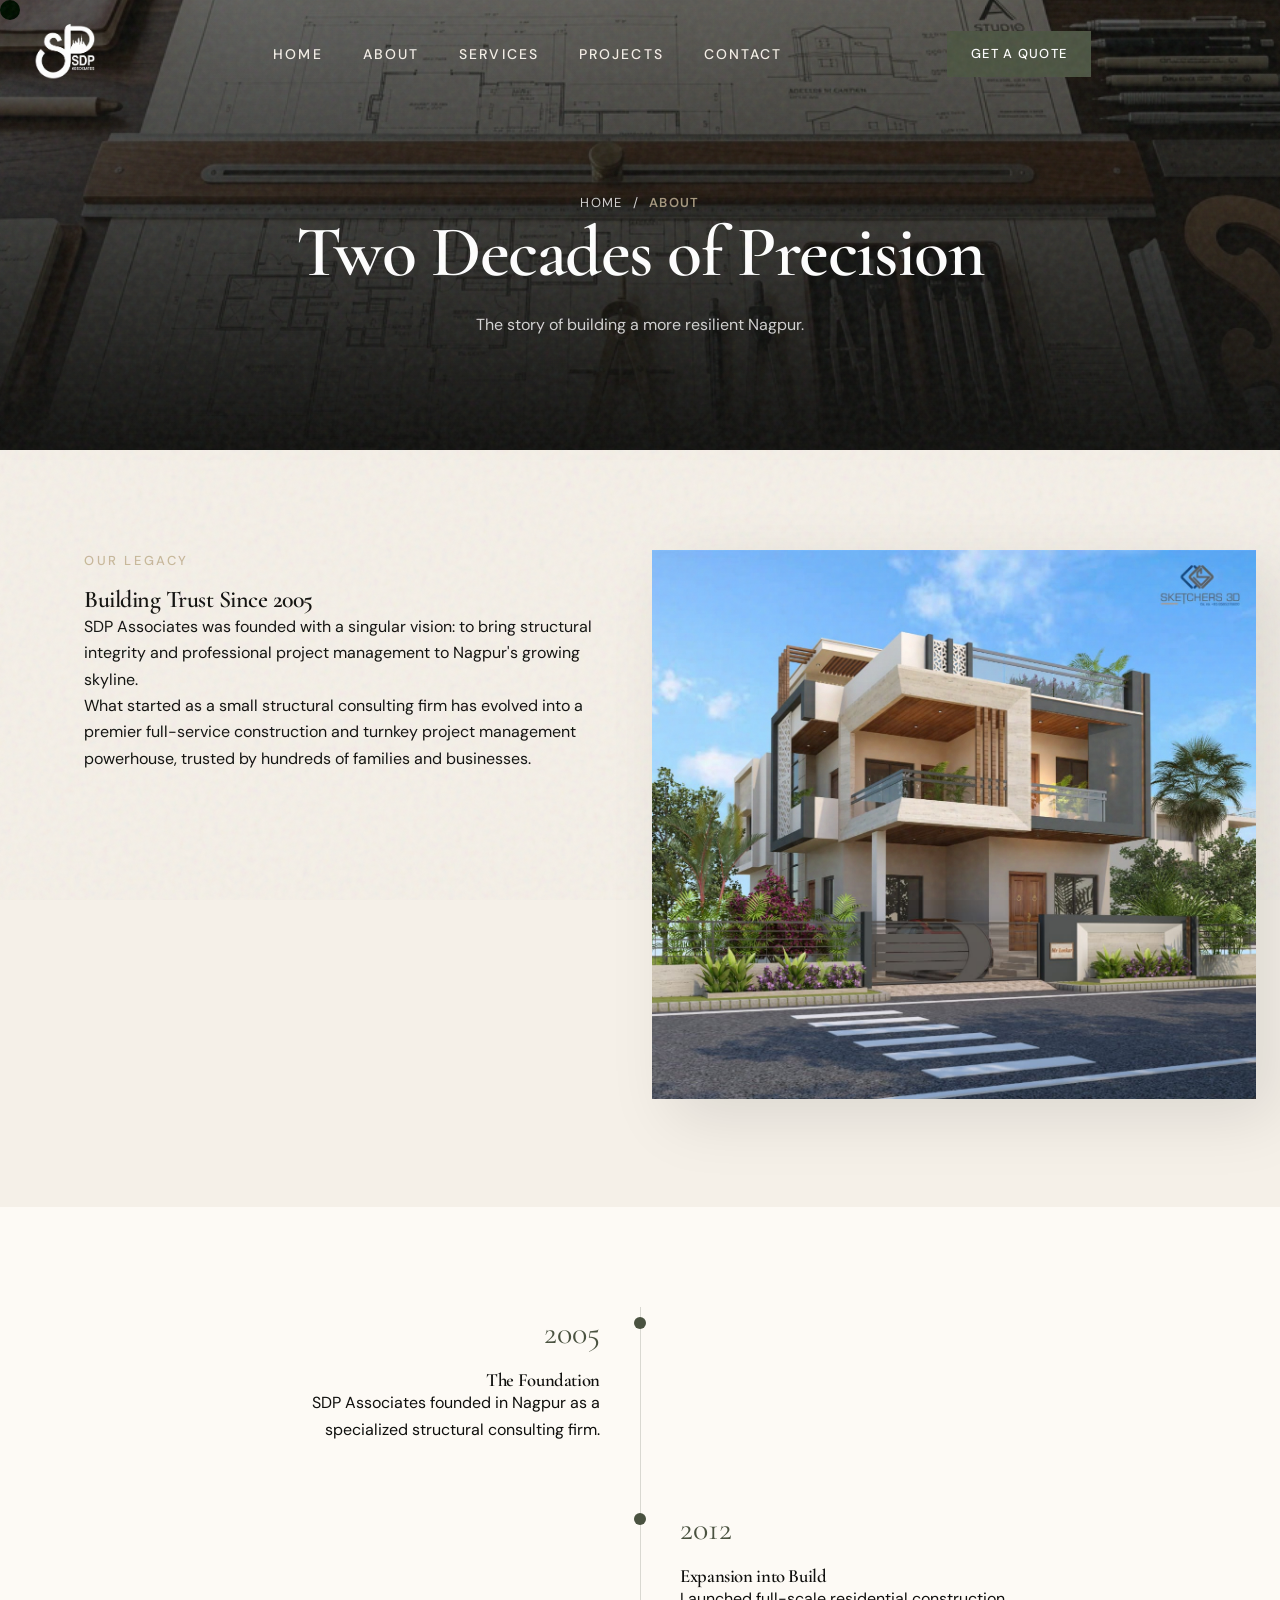
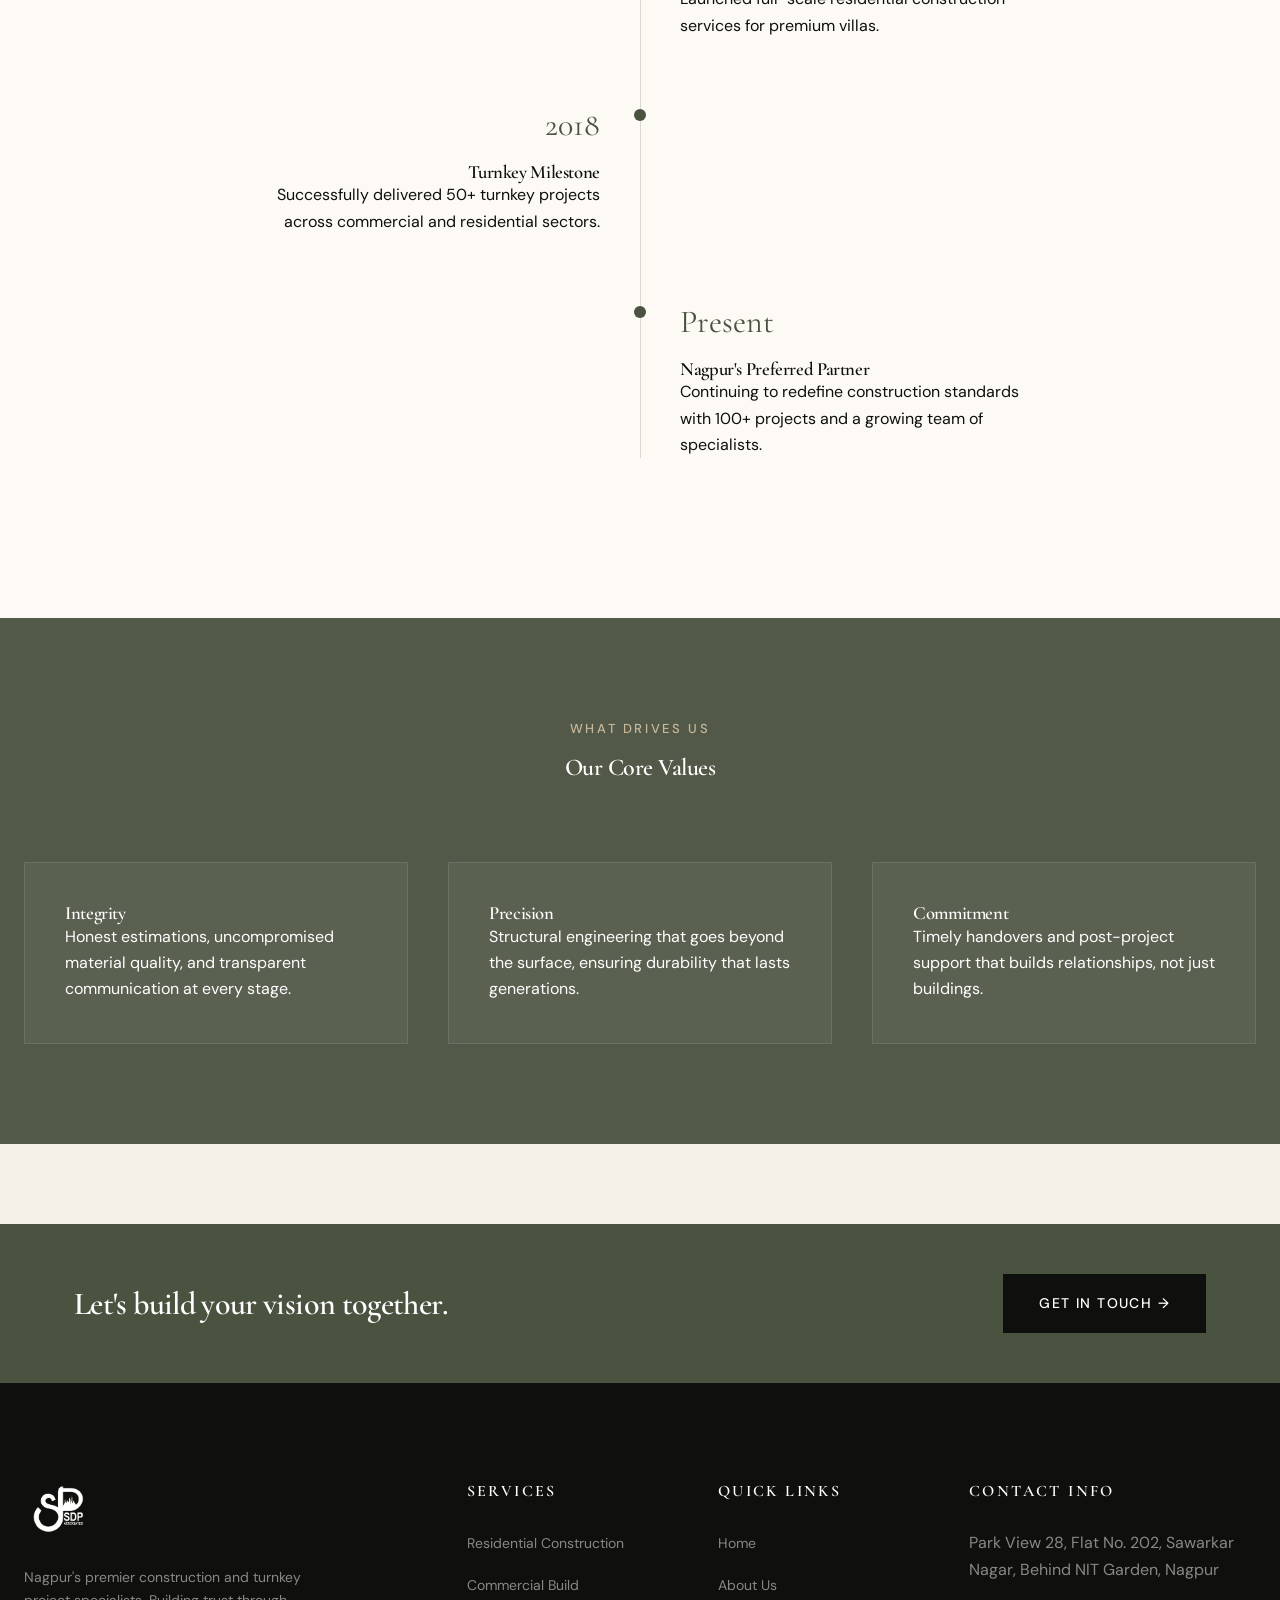
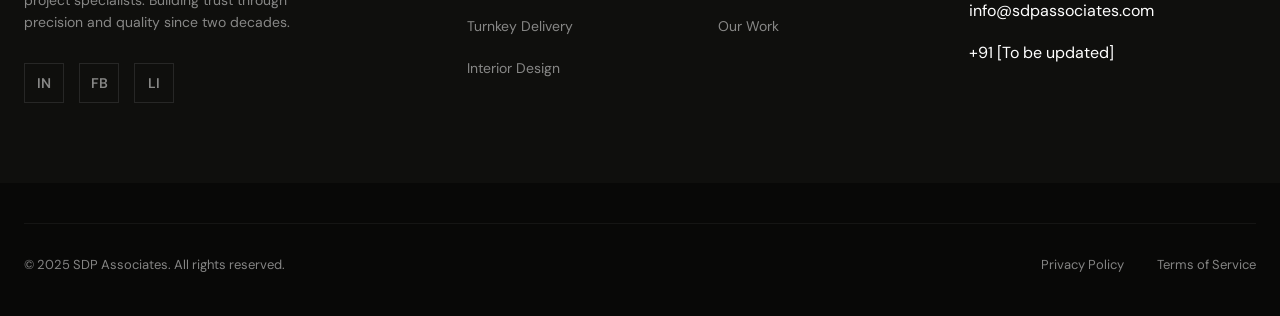
==== about.html @ ad257fc5 "first commit" ====
<!DOCTYPE html>
<html lang="en">
<head>
    <meta charset="UTF-8">
    <meta name="viewport" content="width=device-width, initial-scale=1.0">
    <title>About Us | SDP Associates | Nagpur</title>
    <meta name="description" content="Discover the story, mission, and values of SDP Associates. Nagpur's trusted construction firm with over 20 years of experience.">
    
    <!-- Google Fonts -->
    <link rel="preconnect" href="https://fonts.googleapis.com">
    <link rel="preconnect" href="https://fonts.gstatic.com" crossorigin>
    <link href="https://fonts.googleapis.com/css2?family=Cormorant+Garamond:ital,wght@0,300;0,400;0,600;1,400&family=DM+Sans:wght@400;500;700&display=swap" rel="stylesheet">
    
    <!-- Styles -->
    <link rel="stylesheet" href="assets/css/style.css">
    <link rel="stylesheet" href="assets/css/shared.css">
    <style>
        .timeline-section {
            padding: 100px 0;
            background: #fdfaf5;
        }
        .timeline {
            position: relative;
            max-width: 900px;
            margin: 0 auto;
        }
        .timeline::before {
            content: '';
            position: absolute;
            top: 0; left: 50%;
            width: 1px; height: 100%;
            background: var(--primary-olive);
            opacity: 0.2;
        }
        .timeline-item {
            margin-bottom: 60px;
            position: relative;
            width: 50%;
            padding: 0 40px;
        }
        .timeline-item:nth-child(odd) { left: 0; text-align: right; }
        .timeline-item:nth-child(even) { left: 50%; text-align: left; }
        .timeline-year {
            font-family: var(--font-heading);
            font-size: 32px;
            color: var(--primary-olive);
            margin-bottom: 10px;
        }
        .timeline-dot {
            position: absolute;
            top: 10px;
            width: 12px; height: 12px;
            background: var(--primary-olive);
            border-radius: 50%;
            z-index: 2;
        }
        .timeline-item:nth-child(odd) .timeline-dot { right: -6px; }
        .timeline-item:nth-child(even) .timeline-dot { left: -6px; }
        
        .values-section {
            background-image: url('assets/img/about_accent.png');
            background-size: cover;
            background-attachment: fixed;
            position: relative;
            color: white;
        }
        .values-section::before {
            content: '';
            position: absolute;
            top: 0; left: 0; width: 100%; height: 100%;
            background: rgba(74, 82, 64, 0.95);
        }
        .values-grid {
            display: grid;
            grid-template-columns: repeat(3, 1fr);
            gap: 40px;
            position: relative;
            z-index: 2;
        }
        .value-card {
            background: rgba(255,255,255,0.05);
            padding: 40px;
            border: 1px solid rgba(255,255,255,0.1);
        }
        @media (max-width: 768px) {
            .timeline-item { width: 100%; padding-left: 30px; text-align: left !important; }
            .timeline::before { left: 0; }
            .timeline-item:nth-child(even) { left: 0; }
            .timeline-dot { left: -6px !important; }
            .values-grid { grid-template-columns: 1fr; }
        }
    </style>
</head>
<body>
    <div class="grain-overlay"></div>
    <div class="custom-cursor"></div>

    <!-- NAVIGATION -->
        <nav class="navbar">
        <div class="container nav-content">
            <div class="logo">
                <a href="index.html"><img src="assets/img/logo.png" alt="SDP Associates Logo"></a>
            </div>
            <ul class="nav-links">
                <li><a href="index.html#home">Home</a></li>
                <li><a href="about.html" class="active">About</a></li>
                <li><a href="services.html">Services</a></li>
                <li><a href="projects.html">Projects</a></li>
                <li><a href="index.html#contact">Contact</a></li>
            </ul>
            <a href="index.html#contact" class="btn btn-primary cta-btn">Get a Quote</a>
            <div class="mobile-menu-btn">
                <span></span>
                <span></span>
            </div>
        </div>
    </nav>

    <main>
        <!-- HERO SECTION -->
        <section class="inner-page-hero">
            <div class="inner-hero-bg">
                <img src="assets/img/about_hero.png" alt="About SDP Associates">
                <div class="hero-overlay" style="background: linear-gradient(to top, rgba(15, 15, 13, 1) 0%, rgba(15, 15, 13, 0.4) 100%);"></div>
            </div>
            <div class="container inner-hero-content">
                <div class="breadcrumb">
                    <a href="index.html">Home</a> / <span>About</span>
                </div>
                <h1>Two Decades of Precision</h1>
                <p class="subhead" style="max-width: 600px; margin: 0 auto; opacity: 0.8;">The story of building a more resilient Nagpur.</p>
            </div>
        </section>

        <!-- STORY SECTION -->
        <section class="page-section">
            <div class="container">
                <div class="grid">
                    <div class="about-text-col reveal-up" style="grid-column: span 6;">
                        <span class="overline">Our Legacy</span>
                        <h2>Building Trust Since 2005</h2>
                        <p>SDP Associates was founded with a singular vision: to bring structural integrity and professional project management to Nagpur's growing skyline.</p>
                        <p>What started as a small structural consulting firm has evolved into a premier full-service construction and turnkey project management powerhouse, trusted by hundreds of families and businesses.</p>
                    </div>
                    <div class="about-image-col reveal-up" style="grid-column: span 6;">
                        <img src="assets/img/projects/LONKAR ELEVATION.jpg.jpeg" alt="SDP Legacy" style="width: 100%; box-shadow: 20px 20px 60px rgba(0,0,0,0.1);">
                    </div>
                </div>
            </div>
        </section>

        <!-- TIMELINE SECTION -->
        <section class="timeline-section">
            <div class="container">
                <div class="timeline">
                    <div class="timeline-item reveal-up">
                        <div class="timeline-dot"></div>
                        <div class="timeline-year">2005</div>
                        <h3>The Foundation</h3>
                        <p>SDP Associates founded in Nagpur as a specialized structural consulting firm.</p>
                    </div>
                    <div class="timeline-item reveal-up">
                        <div class="timeline-dot"></div>
                        <div class="timeline-year">2012</div>
                        <h3>Expansion into Build</h3>
                        <p>Launched full-scale residential construction services for premium villas.</p>
                    </div>
                    <div class="timeline-item reveal-up">
                        <div class="timeline-dot"></div>
                        <div class="timeline-year">2018</div>
                        <h3>Turnkey Milestone</h3>
                        <p>Successfully delivered 50+ turnkey projects across commercial and residential sectors.</p>
                    </div>
                    <div class="timeline-item reveal-up">
                        <div class="timeline-dot"></div>
                        <div class="timeline-year">Present</div>
                        <h3>Nagpur's Preferred Partner</h3>
                        <p>Continuing to redefine construction standards with 100+ projects and a growing team of specialists.</p>
                    </div>
                </div>
            </div>
        </section>

        <!-- VALUES SECTION -->
        <section class="values-section page-section">
            <div class="container">
                <div class="reveal-up" style="text-align: center; margin-bottom: 80px; position: relative; z-index: 2;">
                    <span class="overline" style="color: var(--accent-tan);">What Drives Us</span>
                    <h2 style="color: white;">Our Core Values</h2>
                </div>
                <div class="values-grid">
                    <div class="value-card reveal-up">
                        <h3>Integrity</h3>
                        <p>Honest estimations, uncompromised material quality, and transparent communication at every stage.</p>
                    </div>
                    <div class="value-card reveal-up" style="transition-delay: 0.1s;">
                        <h3>Precision</h3>
                        <p>Structural engineering that goes beyond the surface, ensuring durability that lasts generations.</p>
                    </div>
                    <div class="value-card reveal-up" style="transition-delay: 0.2s;">
                        <h3>Commitment</h3>
                        <p>Timely handovers and post-project support that builds relationships, not just buildings.</p>
                    </div>
                </div>
            </div>
        </section>

        <!-- CTA SECTION -->
        <section class="services-cta-strip">
            <div class="container" style="display: flex; justify-content: space-between; align-items: center; width: 100%;">
                <h3 style="color: white; font-size: 32px; margin: 0;">Let's build your vision together.</h3>
                <a href="index.html#contact" class="btn btn-dark">Get in Touch →</a>
            </div>
        </section>
    </main>

    <!-- FOOTER -->
    <footer class="footer">
        <div class="container footer-grid">
            <div class="footer-col brand-col">
                <img src="assets/img/logo.png" alt="SDP Associates Logo" class="footer-logo">
                <p class="footer-desc">Nagpur's premier construction and turnkey project specialists. Building trust through precision and quality since two decades.</p>
                <div class="social-links">
                    <a href="#" class="social-icon">IN</a>
                    <a href="#" class="social-icon">FB</a>
                    <a href="#" class="social-icon">LI</a>
                </div>
            </div>
            
            <div class="footer-col links-col">
                <h4>Services</h4>
                <ul>
                    <li><a href="services.html">Residential Construction</a></li>
                    <li><a href="services.html">Commercial Build</a></li>
                    <li><a href="services.html">Turnkey Delivery</a></li>
                    <li><a href="services.html">Interior Design</a></li>
                </ul>
            </div>
            
            <div class="footer-col links-col">
                <h4>Quick Links</h4>
                <ul>
                    <li><a href="index.html#home">Home</a></li>
                    <li><a href="about.html">About Us</a></li>
                    <li><a href="projects.html">Our Work</a></li>
                </ul>
            </div>
            
            <div class="footer-col contact-col">
                <h4>Contact Info</h4>
                <p>Park View 28, Flat No. 202, Sawarkar Nagar, Behind NIT Garden, Nagpur</p>
                <p class="contact-link">info@sdpassociates.com</p>
                <p class="contact-link">+91 [To be updated]</p>
            </div>
        </div>
        <div class="footer-bottom">
            <div class="container">
                <div class="footer-divider"></div>
                <div class="footer-bottom-content">
                    <p>&copy; 2025 SDP Associates. All rights reserved.</p>
                    <div class="footer-legal">
                        <a href="#">Privacy Policy</a>
                        <a href="#">Terms of Service</a>
                    </div>
                </div>
            </div>
        </div>
    </footer>

    <!-- Scripts -->
    <script src="assets/js/shared.js"></script>
</body>
</html>
---- assets/css/style.css ----
:root {
    /* Color Palette */
    --primary-olive: #4A5240;
    --primary-olive-light: #6B7355;
    --secondary-brown: #7B5E3A;
    --secondary-brown-light: #A0764A;
    --base-white: #F5F0E8;
    --deep-black: #0F0F0D;
    --accent-tan: #C8B89A;
    --surface-glass: rgba(15, 15, 13, 0.8);
    
    /* Typography */
    --font-heading: 'Cormorant Garamond', serif;
    --font-body: 'DM Sans', sans-serif;
    
    /* Spacing */
    --section-padding-desktop: 120px;
    --section-padding-mobile: 80px;
    --container-max-width: 1280px;
    --gutter: 24px;
    
    /* Transitions */
    --transition-smooth: 0.6s cubic-bezier(0.22, 1, 0.36, 1);
    --transition-quick: 0.3s ease;
}

/* Base Resets */
*, *::before, *::after {
    margin: 0;
    padding: 0;
    box-sizing: border-box;
}

html {
    scroll-behavior: smooth;
    overflow-x: hidden;
}

body {
    background-color: var(--base-white);
    color: var(--deep-black);
    font-family: var(--font-body);
    font-size: 16px;
    line-height: 1.65;
    -webkit-font-smoothing: antialiased;
    overflow-x: hidden;
}

/* Grain Overlay */
.grain-overlay {
    position: fixed;
    top: 0;
    left: 0;
    width: 100%;
    height: 100%;
    pointer-events: none;
    z-index: 9999;
    opacity: 0.08;
    background-image: url("data:image/svg+xml,%3Csvg viewBox='0 0 200 200' xmlns='http://www.w3.org/2000/svg'%3E%3Cfilter id='noiseFilter'%3E%3CfeTurbulence type='fractalNoise' baseFrequency='0.65' numOctaves='3' stitchTiles='stitch'/%3E%3C/filter%3E%3Crect width='100%25' height='100%25' filter='url(%23noiseFilter)'/%3E%3C/svg%3E");
}

/* Layout Utilities */
.container {
    max-width: var(--container-max-width);
    margin: 0 auto;
    padding: 0 var(--gutter);
}

.grid {
    display: grid;
    grid-template-columns: repeat(12, 1fr);
    gap: var(--gutter);
}

section {
    padding: var(--section-padding-desktop) 0;
    position: relative;
}

@media (max-width: 768px) {
    section {
        padding: var(--section-padding-mobile) 0;
    }
}

/* Typography Utilities */
h1, h2, h3, h4, h5, h6 {
    font-family: var(--font-heading);
    font-weight: 600;
    line-height: 1.1;
    letter-spacing: -0.02em;
}

.overline {
    font-family: var(--font-body);
    font-size: 13px;
    font-weight: 500;
    text-transform: uppercase;
    letter-spacing: 0.2em;
    color: var(--accent-tan);
    display: block;
    margin-bottom: 1rem;
}

.italic {
    font-style: italic;
    font-weight: 400;
}

/* Buttons */
.btn {
    display: inline-flex;
    align-items: center;
    justify-content: center;
    padding: 18px 36px;
    font-family: var(--font-body);
    font-size: 14px;
    font-weight: 500;
    text-transform: uppercase;
    letter-spacing: 0.1em;
    text-decoration: none;
    transition: var(--transition-quick);
    cursor: pointer;
    border: none;
}

.btn-primary {
    background-color: var(--primary-olive);
    color: white;
}

.btn-primary:hover {
    background-color: var(--primary-olive-light);
}

.btn-outline {
    border: 1px solid white;
    color: white;
}

.btn-outline:hover {
    background-color: white;
    color: var(--deep-black);
}

/* Custom Cursor */
.custom-cursor {
    width: 20px;
    height: 20px;
    background: var(--primary-olive);
    border-radius: 50%;
    position: fixed;
    pointer-events: none;
    z-index: 10000;
    transition: transform 0.1s ease;
    mix-blend-mode: difference;
    display: none;
}

.custom-cursor.active {
    transform: scale(2.5);
    background: var(--accent-tan);
    mix-blend-mode: normal;
    opacity: 0.3;
}

@media (pointer: fine) {
    .custom-cursor {
        display: block;
    }
}

/* Navigation */
.navbar {
    position: fixed;
    top: 0;
    left: 0;
    width: 100%;
    z-index: 1000;
    padding: 20px 0;
    transition: var(--transition-smooth);
}

.navbar.scrolled {
    background-color: var(--deep-black);
    padding: 15px 0;
    border-bottom: 1px solid var(--primary-olive);
}

.nav-content {
    display: flex;
    justify-content: space-between;
    align-items: center;
}

.logo img {
    height: 60px;
    filter: brightness(0) invert(1);
    transition: var(--transition-smooth);
}

.navbar.scrolled .logo img {
    height: 45px;
}

.nav-links {
    display: flex;
    list-style: none;
    gap: 40px;
}

.nav-links a {
    text-decoration: none;
    color: var(--base-white);
    font-family: var(--font-body);
    font-size: 14px;
    font-weight: 500;
    text-transform: uppercase;
    letter-spacing: 0.15em;
    transition: var(--transition-quick);
    position: relative;
}

.nav-links a::after {
    content: '';
    position: absolute;
    bottom: -5px;
    left: 0;
    width: 0;
    height: 1px;
    background-color: var(--primary-olive);
    transition: var(--transition-quick);
}

.nav-links a:hover::after {
    width: 100%;
}

.navbar.scrolled .nav-links a:hover {
    color: var(--primary-olive-light);
}

.cta-btn {
    padding: 12px 24px;
    font-size: 13px;
}

/* Hero Section */
.hero {
    min-height: 100vh;
    display: flex;
    align-items: center;
    overflow: hidden;
    padding: 0;
}

.hero-bg {
    position: absolute;
    top: 0;
    left: 0;
    width: 100%;
    height: 100%;
    z-index: -1;
}

.hero-bg img {
    width: 100%;
    height: 100%;
    object-fit: cover;
    transform: scale(1.1);
}

.hero-overlay {
    position: absolute;
    top: 0;
    left: 0;
    width: 100%;
    height: 100%;
    background: linear-gradient(to top right, rgba(15, 15, 13, 0.95) 0%, transparent 60%);
}

.hero-content {
    display: flex;
    justify-content: space-between;
    align-items: flex-end;
    width: 100%;
    padding-top: 140px;
    padding-bottom: 100px;
}

.hero-text-block {
    width: 55%;
    color: var(--base-white);
}

.hero h1 {
    font-size: 82px;
    line-height: 1.05;
    margin-bottom: 30px;
    color: white;
}

.hero .subhead {
    font-size: 18px;
    max-width: 500px;
    margin-bottom: 40px;
    opacity: 0.9;
}

.hero-ctas {
    display: flex;
    align-items: center;
    gap: 30px;
}

.text-link {
    color: var(--primary-olive-light);
    text-decoration: none;
    font-weight: 600;
    text-transform: uppercase;
    letter-spacing: 0.1em;
    display: flex;
    align-items: center;
    gap: 10px;
    transition: var(--transition-quick);
}

.text-link:hover {
    gap: 15px;
}

.hero-stats {
    display: flex;
    flex-direction: column;
    gap: 20px;
}

.stat-card {
    background: var(--surface-glass);
    backdrop-filter: blur(10px);
    padding: 24px;
    border-left: 3px solid var(--primary-olive);
    min-width: 180px;
}

.stat-number {
    font-family: var(--font-heading);
    font-size: 42px;
    font-weight: 600;
    color: white;
}

.stat-plus {
    font-size: 24px;
    color: var(--accent-tan);
}

.stat-label {
    display: block;
    font-size: 13px;
    text-transform: uppercase;
    letter-spacing: 0.1em;
    color: var(--accent-tan);
    margin-top: 5px;
}

.hero-ticker {
    position: absolute;
    bottom: 0;
    left: 0;
    width: 100%;
    background-color: var(--primary-olive);
    padding: 12px 0;
    overflow: hidden;
    white-space: nowrap;
}

.ticker-content {
    display: inline-block;
    animation: ticker 40s linear infinite;
    color: white;
    font-size: 13px;
    font-weight: 500;
    text-transform: uppercase;
    letter-spacing: 0.2em;
}

@keyframes ticker {
    0% { transform: translateX(0); }
    100% { transform: translateX(-50%); }
}

/* About Section */
.about {
    background-color: var(--base-white);
}

.about-image-col {
    grid-column: span 5;
    position: relative;
}

.image-wrapper {
    position: relative;
    z-index: 1;
}

.image-wrapper img {
    width: 100%;
    height: auto;
    display: block;
    box-shadow: 20px 20px 60px rgba(0,0,0,0.1);
}

.image-frame {
    position: absolute;
    top: -12px;
    right: -12px;
    width: 100%;
    height: 100%;
    border: 1px solid var(--primary-olive);
    z-index: -1;
}

.about-text-col {
    grid-column: span 7;
    padding-left: 60px;
}

.about h2 {
    font-size: 52px;
    margin-bottom: 30px;
}

.about p {
    margin-bottom: 20px;
    color: #444;
}

.about-callouts {
    display: flex;
    gap: 20px;
    margin-top: 40px;
}

.vision-box {
    background-color: var(--primary-olive);
    color: white;
    padding: 30px;
    flex: 1;
}

.vision-box h3 {
    font-size: 24px;
    margin-bottom: 15px;
}

.vision-box p {
    color: rgba(255,255,255,0.8);
    font-size: 14px;
    margin-bottom: 0;
}

.mission-box {
    background-color: var(--secondary-brown);
    color: var(--base-white);
    padding: 30px;
    flex: 1;
}

.mission-box h3 {
    font-size: 24px;
    margin-bottom: 15px;
}

.mission-box ul {
    list-style: none;
}

.mission-box li {
    font-size: 14px;
    margin-bottom: 8px;
    display: flex;
    align-items: center;
    gap: 10px;
}

.mission-box li span {
    color: var(--accent-tan);
    font-weight: bold;
}

/* Services Section */
.services {
    background-color: var(--base-white);
    background-image: radial-gradient(var(--accent-tan) 1px, transparent 1px);
    background-size: 40px 40px;
    background-color: #f5f0e8;
    position: relative;
}

.services::before {
    content: '';
    position: absolute;
    top: 0;
    left: 0;
    width: 100%;
    height: 100%;
    background-color: rgba(245, 240, 232, 0.95);
}

.services .container {
    position: relative;
    z-index: 1;
}

.services-header {
    margin-bottom: 60px;
}

.services h2 {
    font-size: 56px;
    color: var(--deep-black);
}

.services-grid {
    gap: 30px;
}

.service-card {
    grid-column: span 4;
    background-color: #1A1A16;
    padding: 40px;
    transition: var(--transition-smooth);
    border-left: 0 solid var(--primary-olive);
    display: flex;
    flex-direction: column;
}

.service-card:hover {
    transform: translateY(-10px);
    border-left-width: 5px;
    box-shadow: 0 20px 40px rgba(0,0,0,0.3);
}

.service-icon {
    width: 40px;
    height: 40px;
    color: var(--primary-olive-light);
    margin-bottom: 25px;
    transition: var(--transition-quick);
}

.service-card:hover .service-icon {
    transform: scale(1.1);
    color: var(--accent-tan);
}

.service-card h3 {
    color: white;
    font-size: 22px;
    margin-bottom: 15px;
}

.service-card p {
    color: rgba(255,255,255,0.6);
    font-size: 14px;
}

.services-cta-strip {
    margin-top: 80px;
    background-color: var(--primary-olive);
    padding: 50px;
    display: flex;
    justify-content: space-between;
    align-items: center;
}

.services-cta-strip h3 {
    color: white;
    font-size: 32px;
    margin: 0;
}

.btn-dark {
    background-color: var(--deep-black);
    color: white;
}

/* Projects Gallery */
.projects {
    background-color: var(--deep-black);
    color: white;
}

.projects-header {
    margin-bottom: 60px;
}

.projects h2 {
    font-size: 60px;
}

.projects-masonry {
    display: grid;
    grid-template-columns: repeat(12, 1fr);
    grid-auto-rows: 200px;
    gap: 24px;
}

.project-item {
    position: relative;
    overflow: hidden;
    cursor: pointer;
}

.project-item img {
    width: 100%;
    height: 100%;
    object-fit: cover;
    transition: transform 1s cubic-bezier(0.22, 1, 0.36, 1);
}

.project-item:hover img {
    transform: scale(1.1);
}

.project-overlay {
    position: absolute;
    bottom: 0;
    left: 0;
    width: 100%;
    padding: 30px;
    background: linear-gradient(to top, rgba(74, 82, 64, 0.9), transparent);
    transform: translateY(100%);
    transition: var(--transition-smooth);
}

.project-item:hover .project-overlay {
    transform: translateY(0);
}

.project-overlay h3 {
    font-size: 24px;
    margin-bottom: 5px;
}

.project-overlay span {
    font-size: 12px;
    text-transform: uppercase;
    letter-spacing: 0.1em;
    color: var(--accent-tan);
}

.project-item.landscape { grid-column: span 6; grid-row: span 2; }
.project-item.portrait { grid-column: span 3; grid-row: span 3; }

.projects-footer {
    margin-top: 60px;
    text-align: center;
}

/* Project Fillers */
.project-filler {
    position: relative;
    overflow: hidden;
    transition: var(--transition-smooth);
    display: flex;
    align-items: center;
    justify-content: center;
}

.project-filler:hover {
    box-shadow: 0 0 0 1px rgba(107, 115, 85, 0.4);
}

/* Stats Card Filler */
.project-filler.stats-card {
    background: rgba(255, 255, 255, 0.04);
    backdrop-filter: blur(12px);
    border: 1px solid rgba(255, 255, 255, 0.08);
    padding: 30px;
    text-align: center;
}

.project-filler.stats-card .stat-number {
    font-family: var(--font-heading);
    font-size: 80px;
    color: var(--primary-olive-light);
    line-height: 1;
}

.project-filler.stats-card .stat-label {
    color: white;
    font-family: var(--font-body);
    font-size: 14px;
    margin-top: 10px;
}

/* Ticker Filler */
.project-filler.ticker-filler {
    background-color: var(--primary-olive);
    padding: 0;
}

.ticker-wrap {
    width: 100%;
    overflow: hidden;
    white-space: nowrap;
}

.ticker-move {
    display: inline-block;
    animation: ticker 20s linear infinite;
    color: white;
    font-size: 14px;
    font-weight: 600;
    text-transform: uppercase;
    letter-spacing: 0.15em;
}

/* Blueprint Filler */
.project-filler.blueprint-filler {
    background-color: transparent;
    border: 1px solid rgba(200, 184, 154, 0.06);
    background-image: 
        linear-gradient(rgba(200, 184, 154, 0.04) 1px, transparent 1px),
        linear-gradient(90deg, rgba(200, 184, 154, 0.04) 1px, transparent 1px);
    background-size: 20px 20px;
}

.blueprint-graphic {
    width: 60%;
    color: var(--primary-olive);
    opacity: 0.15;
}

.blueprint-graphic svg {
    width: 100%;
    height: auto;
}

/* Process Section */
.process {
    background-color: var(--base-white);
    overflow: hidden;
}

.process-watermark {
    position: absolute;
    top: 50%;
    left: 50%;
    transform: translate(-50%, -50%);
    font-size: 250px;
    font-weight: 800;
    color: var(--primary-olive);
    opacity: 0.04;
    pointer-events: none;
    letter-spacing: 0.2em;
}

.process-header {
    margin-bottom: 80px;
}

.process h2 {
    font-size: 52px;
}

.process-timeline {
    position: relative;
    padding-top: 40px;
}

.process-line {
    position: absolute;
    top: 40px;
    left: 0;
    width: 100%;
    height: 1px;
    background: repeating-linear-gradient(to right, var(--primary-olive) 0, var(--primary-olive) 10px, transparent 10px, transparent 20px);
}

.process-steps {
    display: flex;
    justify-content: space-between;
    gap: 30px;
}

.process-step {
    flex: 1;
    position: relative;
}

.step-number {
    display: block;
    font-family: var(--font-heading);
    font-size: 80px;
    color: var(--primary-olive);
    opacity: 0.15;
    margin-bottom: -40px;
    margin-left: -10px;
}

.process-step h3 {
    font-size: 20px;
    margin-bottom: 15px;
    position: relative;
}

.process-step p {
    font-size: 14px;
    color: #555;
}

/* Contact Section */
.form-group select option {
    background-color: var(--primary-olive);
    color: white;
}

.contact {
    background-color: var(--primary-olive);
    color: var(--base-white);
    padding: var(--section-padding-desktop) 0;
}

.contact-header {
    margin-bottom: 60px;
    text-align: center;
}

.contact-header h2 {
    font-size: 56px;
    color: white;
}

.contact-grid {
    display: grid;
    grid-template-columns: repeat(12, 1fr);
    gap: 40px;
    align-items: start;
}

.contact-form-card {
    grid-column: span 7;
    background: rgba(255, 255, 255, 0.03);
    backdrop-filter: blur(10px);
    border: 1px solid rgba(255, 255, 255, 0.1);
    padding: 60px;
}

.contact-details-card {
    grid-column: span 5;
    background: var(--deep-black);
    padding: 40px;
    position: relative;
    overflow: hidden;
}

#contact-form {
    display: flex;
    flex-direction: column;
    gap: 25px;
}

.form-row {
    display: grid;
    grid-template-columns: 1fr 1fr;
    gap: 20px;
}

.form-group {
    display: flex;
    flex-direction: column;
}

.form-group input,
.form-group select,
.form-group textarea {
    width: 100%;
    padding: 18px;
    background: rgba(255, 255, 255, 0.2);
    border: 1px solid rgba(255, 255, 255, 0.3);
    color: white;
    font-family: var(--font-body);
    font-size: 15px;
    outline: none;
    transition: var(--transition-quick);
}

.form-group input:focus,
.form-group select:focus,
.form-group textarea:focus {
    border-color: var(--accent-tan);
    background: rgba(255, 255, 255, 0.3);
}

.form-group input::placeholder,
.form-group textarea::placeholder {
    color: rgba(255, 255, 255, 0.8);
}

.btn-full {
    width: 100%;
}

.map-container {
    margin-bottom: 30px;
    opacity: 1;
    transition: var(--transition-smooth);
}

.map-container:hover {
    filter: none;
    opacity: 1;
}

.info-grid {
    display: flex;
    flex-direction: column;
    gap: 30px;
}

.info-item .info-label {
    display: block;
    font-size: 12px;
    text-transform: uppercase;
    letter-spacing: 0.15em;
    color: var(--accent-tan);
    margin-bottom: 8px;
}

.info-item p {
    font-size: 16px;
    line-height: 1.5;
    color: rgba(255, 255, 255, 0.8);
}

.sdp-watermark-small {
    position: absolute;
    bottom: -20px;
    right: -10px;
    font-size: 120px;
    font-weight: 800;
    color: white;
    opacity: 0.03;
    pointer-events: none;
}

/* Footer Section */
.footer {
    background-color: var(--deep-black);
    color: rgba(255, 255, 255, 0.5);
    padding: 100px 0 0;
}

.footer-grid {
    display: grid;
    grid-template-columns: 2fr 1fr 1fr 1.5fr;
    gap: 60px;
    padding-bottom: 80px;
}

.footer-logo {
    height: 50px;
    filter: brightness(0) invert(1);
    margin-bottom: 25px;
}

.footer-desc {
    font-size: 14px;
    line-height: 1.6;
    margin-bottom: 30px;
    max-width: 300px;
}

.social-links {
    display: flex;
    gap: 15px;
}

.social-icon {
    width: 40px;
    height: 40px;
    border: 1px solid rgba(255, 255, 255, 0.1);
    display: flex;
    align-items: center;
    justify-content: center;
    font-size: 11px;
    font-weight: 600;
    color: white;
    text-decoration: none;
    transition: var(--transition-quick);
}

.social-icon:hover {
    border-color: var(--primary-olive-light);
    color: var(--primary-olive-light);
}

.footer-col h4 {
    color: white;
    font-size: 16px;
    text-transform: uppercase;
    letter-spacing: 0.15em;
    margin-bottom: 30px;
}

.footer-col ul {
    list-style: none;
}

.footer-col li {
    margin-bottom: 15px;
}

.footer-col a {
    color: inherit;
    text-decoration: none;
    font-size: 14px;
    transition: var(--transition-quick);
}

.footer-col a:hover {
    color: var(--primary-olive-light);
    padding-left: 5px;
}

.contact-link {
    margin-top: 15px;
    color: white !important;
}

.footer-bottom {
    background-color: #080807;
    padding: 40px 0;
}

.footer-divider {
    height: 1px;
    background-color: rgba(255, 255, 255, 0.05);
    margin-bottom: 30px;
}

.footer-bottom-content {
    display: flex;
    justify-content: space-between;
    align-items: center;
    font-size: 13px;
}

.footer-legal a {
    color: inherit;
    text-decoration: none;
    margin-left: 30px;
    transition: var(--transition-quick);
}

.footer-legal a:hover {
    color: white;
}

/* Reveal Animations - Dramatic Wow Effect */
.reveal-up { transform: translateY(60px); opacity: 0; transition: transform 1.2s cubic-bezier(0.19, 1, 0.22, 1), opacity 0.8s ease-out; will-change: transform, opacity; }
.reveal-left { transform: translateX(-60px); opacity: 0; transition: transform 1.2s cubic-bezier(0.19, 1, 0.22, 1), opacity 0.8s ease-out; will-change: transform, opacity; }
.reveal-right { transform: translateX(60px); opacity: 0; transition: transform 1.2s cubic-bezier(0.19, 1, 0.22, 1), opacity 0.8s ease-out; will-change: transform, opacity; }

.revealed {
    transform: translate(0) !important;
    opacity: 1 !important;
}

/* Mobile Responsive */
@media (max-width: 1024px) {
    .footer-grid { grid-template-columns: 1fr 1fr; }
    .contact-grid { grid-template-columns: 1fr; }
    .contact-form-card, .contact-details-card { grid-column: span 12; }
}

@media (max-width: 768px) {
    .navbar { padding: 20px 0; }
    .nav-links {
        position: fixed;
        top: 0;
        right: -100%;
        width: 80%;
        height: 100vh;
        background-color: var(--deep-black);
        flex-direction: column;
        justify-content: center;
        align-items: center;
        transition: var(--transition-smooth);
    }
    .nav-links.mobile-active { right: 0; }
    
    .hero-content { flex-direction: column; align-items: flex-start; padding-bottom: 60px; }
    .hero-text-block { width: 100%; }
    .hero h1 { font-size: 48px; }
    .hero-stats { flex-direction: row; flex-wrap: wrap; margin-top: 40px; }
    
    .grid { display: flex; flex-direction: column; }
    .about-text-col { margin-top: 40px; }
    .service-card { grid-column: span 12; }
    
    .projects-masonry { grid-template-columns: 1fr; grid-auto-rows: auto; }
    .project-item.landscape, .project-item.portrait { grid-column: span 1; grid-row: span 1; height: 300px; }
    
    .process-steps { flex-direction: column; }
    .process-line { display: none; }
    
    .services-cta-strip { flex-direction: column; text-align: center; gap: 30px; }
    
    .form-row { grid-template-columns: 1fr; }
    .footer-grid { grid-template-columns: 1fr; gap: 40px; }
    .footer-bottom-content { flex-direction: column; gap: 20px; text-align: center; }
    .footer-legal a { margin: 0 15px; }
}
---- assets/css/shared.css ----
/* Shared Styles for Inner Pages */
.inner-page-hero {
    height: 50vh;
    min-height: 400px;
    position: relative;
    display: flex;
    align-items: center;
    justify-content: center;
    overflow: hidden;
    background-color: var(--deep-black);
    text-align: center;
    color: white;
}

.inner-hero-bg {
    position: absolute;
    top: 0;
    left: 0;
    width: 100%;
    height: 100%;
    z-index: 1;
}

.inner-hero-bg img {
    width: 100%;
    height: 100%;
    object-fit: cover;
    opacity: 0.6;
    will-change: transform;
}

.inner-hero-bg .hero-overlay {
    background: linear-gradient(to bottom, rgba(15, 15, 13, 0.7) 0%, rgba(15, 15, 13, 0.3) 50%, rgba(15, 15, 13, 0.8) 100%);
}

.inner-hero-content {
    position: relative;
    z-index: 2;
    padding-top: 80px;
}

.inner-hero-content h1 {
    font-size: 72px;
    margin-bottom: 20px;
}

.breadcrumb {
    display: flex;
    gap: 10px;
    font-size: 13px;
    text-transform: uppercase;
    letter-spacing: 0.1em;
    opacity: 0.8;
    justify-content: center;
    text-shadow: 0 2px 10px rgba(0,0,0,0.5);
}

.breadcrumb a {
    color: white;
    text-decoration: none;
}

.breadcrumb span {
    color: var(--accent-tan);
    font-weight: 600;
}

/* Page Section padding */
.page-section {
    padding: 100px 0;
}

/* Detailed Project Layout Refinement */
.project-detail-grid {
    display: flex;
    flex-direction: column;
    gap: 60px;
    margin-top: -60px; /* Subtle overlap with hero */
    position: relative;
    z-index: 10;
}

.project-overview-header {
    background: white;
    padding: 60px;
    box-shadow: 0 40px 100px rgba(0,0,0,0.05);
    display: grid;
    grid-template-columns: 2fr 1fr;
    gap: 60px;
}

.project-info-main h2 {
    font-size: 42px;
    margin-bottom: 25px;
    color: var(--primary-olive);
}

.project-desc {
    font-size: 18px;
    line-height: 1.8;
    color: #444;
    margin-bottom: 30px;
}

.project-specs-sidebar {
    border-left: 1px solid rgba(0,0,0,0.05);
    padding-left: 60px;
}

.spec-item {
    margin-bottom: 30px;
}

.spec-item label {
    display: block;
    font-size: 11px;
    text-transform: uppercase;
    letter-spacing: 0.2em;
    color: var(--accent-tan);
    margin-bottom: 8px;
}

.spec-item value {
    display: block;
    font-family: var(--font-heading);
    font-size: 24px;
    color: var(--primary-olive);
}

/* Project Detail Gallery — natural size, no stretching */
.gallery-grid {
    display: flex;
    flex-direction: column;
    gap: 0;
}

.gallery-item {
    position: relative;
    background: var(--deep-black);
    overflow: hidden;
}

/* Image+Content side-by-side block */
.project-image-block {
    display: grid;
    grid-template-columns: auto 1fr;
    gap: 0;
    background: white;
    border: 1px solid rgba(0,0,0,0.06);
    overflow: hidden;
    margin-bottom: 2px;
}

.project-image-block .image-side {
    display: flex;
    align-items: flex-start;
    background: #f8f6f2;
    overflow: hidden;
    max-width: 65vw;
}

.project-image-block .image-side img {
    width: auto;
    height: auto;
    max-width: 100%;
    max-height: 75vh; /* Prevents excessively tall images */
    display: block;
    object-fit: none; /* Never crop, never stretch */
    transition: transform 1s cubic-bezier(0.22, 1, 0.36, 1);
}

.project-image-block:hover .image-side img {
    transform: scale(1.02);
}

.project-image-block .content-side {
    padding: 60px;
    display: flex;
    flex-direction: column;
    justify-content: center;
    background: white;
    min-width: 280px;
}

.project-image-block .content-side .content-tag {
    font-size: 11px;
    text-transform: uppercase;
    letter-spacing: 0.2em;
    color: var(--accent-tan);
    margin-bottom: 20px;
}

.project-image-block .content-side h3 {
    font-family: var(--font-heading);
    font-size: 36px;
    color: var(--primary-olive);
    margin-bottom: 20px;
    line-height: 1.2;
}

.project-image-block .content-side p {
    font-size: 15px;
    line-height: 1.9;
    color: #555;
    margin-bottom: 30px;
}

.project-image-block .content-side .content-specs {
    display: flex;
    flex-direction: column;
    gap: 16px;
    border-top: 1px solid rgba(0,0,0,0.06);
    padding-top: 30px;
}

.project-image-block .content-side .content-spec-row {
    display: flex;
    justify-content: space-between;
    font-size: 13px;
}

.project-image-block .content-side .content-spec-row span:first-child {
    text-transform: uppercase;
    letter-spacing: 0.1em;
    color: #999;
    font-size: 11px;
}

.project-image-block .content-side .content-spec-row span:last-child {
    color: var(--primary-olive);
    font-weight: 600;
}

.gallery-caption {
    padding: 20px 40px;
    background: white;
    border-top: 1px solid rgba(0,0,0,0.06);
    display: flex;
    align-items: center;
    justify-content: space-between;
}

.gallery-caption p {
    font-size: 12px;
    text-transform: uppercase;
    letter-spacing: 0.15em;
    color: var(--accent-tan);
    margin: 0;
}

@media (max-width: 992px) {
    .project-image-block {
        grid-template-columns: 1fr;
    }
    .project-image-block .image-side {
        max-width: 100%;
    }
    .project-image-block .image-side img {
        width: 100%;
        max-height: 50vh;
        object-fit: contain;
    }
    .project-image-block .content-side {
        padding: 40px;
    }
}

@media (max-width: 992px) {
    .project-overview-header {
        grid-template-columns: 1fr;
        padding: 40px;
        margin-top: -60px;
    }
    .project-specs-sidebar {
        border-left: none;
        border-top: 1px solid rgba(0,0,0,0.05);
        padding-left: 0;
        padding-top: 40px;
    }
    .gallery-item.side-feature {
        grid-column: span 12;
    }
}

/* Filter Bar */
.filter-bar {
    display: flex;
    justify-content: center;
    gap: 20px;
    margin-bottom: 60px;
    flex-wrap: wrap;
}

.filter-btn {
    background: transparent;
    border: 1px solid rgba(0,0,0,0.1);
    padding: 10px 24px;
    font-family: var(--font-body);
    font-size: 13px;
    text-transform: uppercase;
    letter-spacing: 0.1em;
    cursor: pointer;
    transition: var(--transition-quick);
}

.filter-btn.active, .filter-btn:hover {
    background: var(--primary-olive);
    color: white;
    border-color: var(--primary-olive);
}

@media (max-width: 992px) {
    .project-info-col, .project-main-col {
        grid-column: span 12;
    }
    .inner-hero-content h1 {
        font-size: 48px;
    }
}
/* Editorial Projects Grid */
.projects-editorial-grid {
    display: grid;
    grid-template-columns: repeat(12, 1fr);
    gap: 30px;
    margin-top: 40px;
}

.project-card {
    position: relative;
    overflow: hidden;
    background: #111;
}

.project-card.size-lg { grid-column: span 8; height: 600px; }
.project-card.size-md { grid-column: span 4; height: 600px; }
.project-card.size-sm { grid-column: span 6; height: 450px; }

.project-card img {
    width: 100%;
    height: 100%;
    object-fit: cover;
    will-change: transform;
    transition: transform 1.2s cubic-bezier(0.19, 1, 0.22, 1);
}

.project-card-overlay {
    position: absolute;
    bottom: 0;
    left: 0;
    width: 100%;
    padding: 40px;
    background: linear-gradient(to top, rgba(0,0,0,0.7) 0%, transparent 100%);
    color: white;
    transform: translateY(20px);
    opacity: 0;
    transition: all 0.6s cubic-bezier(0.19, 1, 0.22, 1);
}

.project-card:hover .project-card-overlay {
    transform: translateY(0);
    opacity: 1;
}

.project-card-overlay h3 {
    font-size: 32px;
    margin-bottom: 5px;
    color: white;
}

.project-card-overlay span {
    font-size: 13px;
    text-transform: uppercase;
    letter-spacing: 0.15em;
    opacity: 0.8;
}

/* Editorial Filler Blocks */
.editorial-filler {
    grid-column: span 4;
    display: flex;
    flex-direction: column;
    justify-content: center;
    padding: 60px;
    background: #fdfaf5;
    border: 1px solid rgba(74, 82, 64, 0.05);
    position: relative;
    overflow: hidden;
}

.editorial-filler::before {
    content: '';
    position: absolute;
    top: 0; left: 0; width: 100%; height: 100%;
    background-image: radial-gradient(var(--primary-olive) 0.5px, transparent 0.5px);
    background-size: 20px 20px;
    opacity: 0.05;
}

.editorial-filler.dark {
    background: var(--primary-olive);
    color: white;
}

.editorial-filler.dark::before {
    background-image: radial-gradient(white 0.5px, transparent 0.5px);
    opacity: 0.1;
}

.editorial-filler .filler-num {
    font-family: var(--font-heading);
    font-size: 64px;
    color: var(--primary-olive);
    opacity: 0.15;
    margin-bottom: 30px;
    line-height: 1;
}

.editorial-filler.dark .filler-num {
    color: white;
}

.editorial-filler h4 {
    font-family: var(--font-heading);
    font-size: 32px;
    margin-bottom: 20px;
    line-height: 1.2;
    color: var(--primary-olive);
    position: relative;
}

.editorial-filler.dark h4 {
    color: var(--accent-tan);
}

.editorial-filler p {
    font-size: 15px;
    opacity: 0.8;
    line-height: 1.8;
    position: relative;
}

.editorial-filler::after {
    content: '';
    position: absolute;
    bottom: 40px;
    right: 40px;
    width: 40px;
    height: 1px;
    background: var(--accent-tan);
    opacity: 0.5;
}

@media (max-width: 992px) {
    .project-card.size-lg,
    .project-card.size-md,
    .project-card.size-sm,
    .editorial-filler {
        grid-column: span 12 !important;
        height: 400px !important;
    }
}
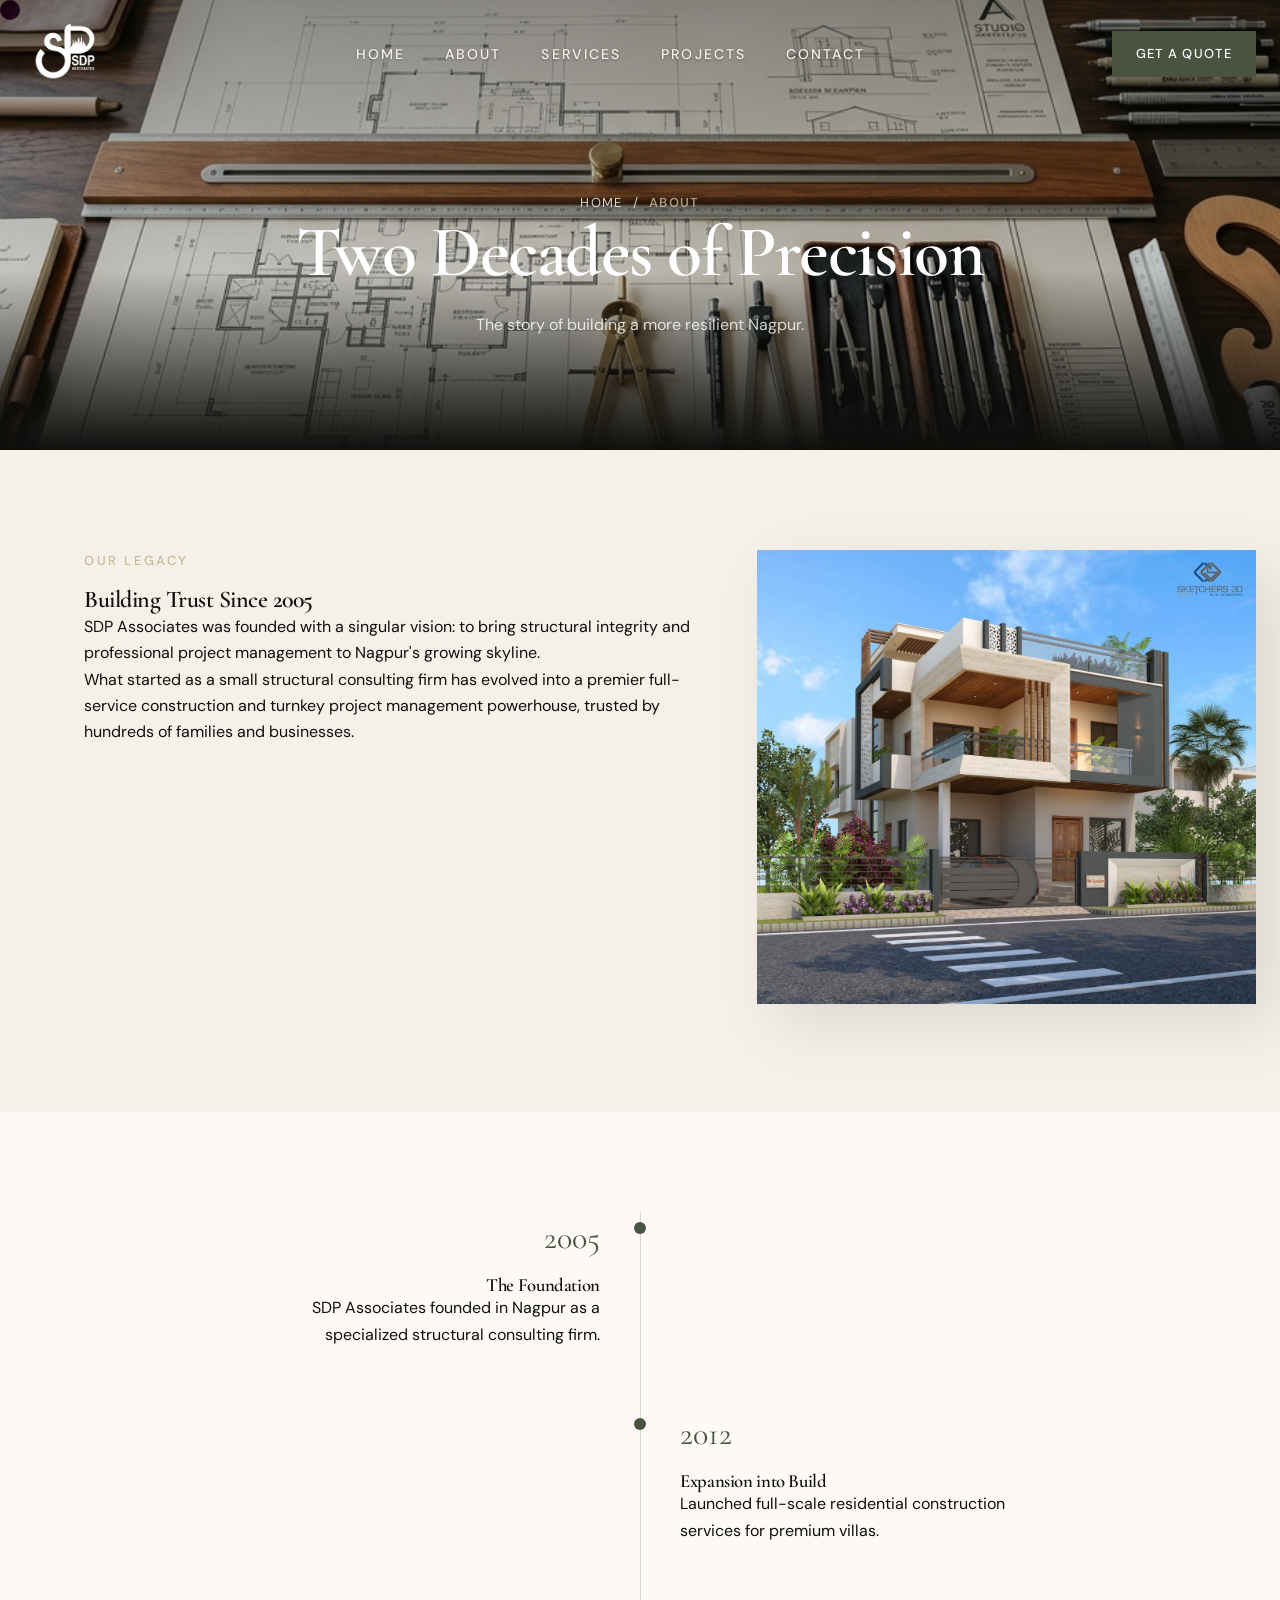
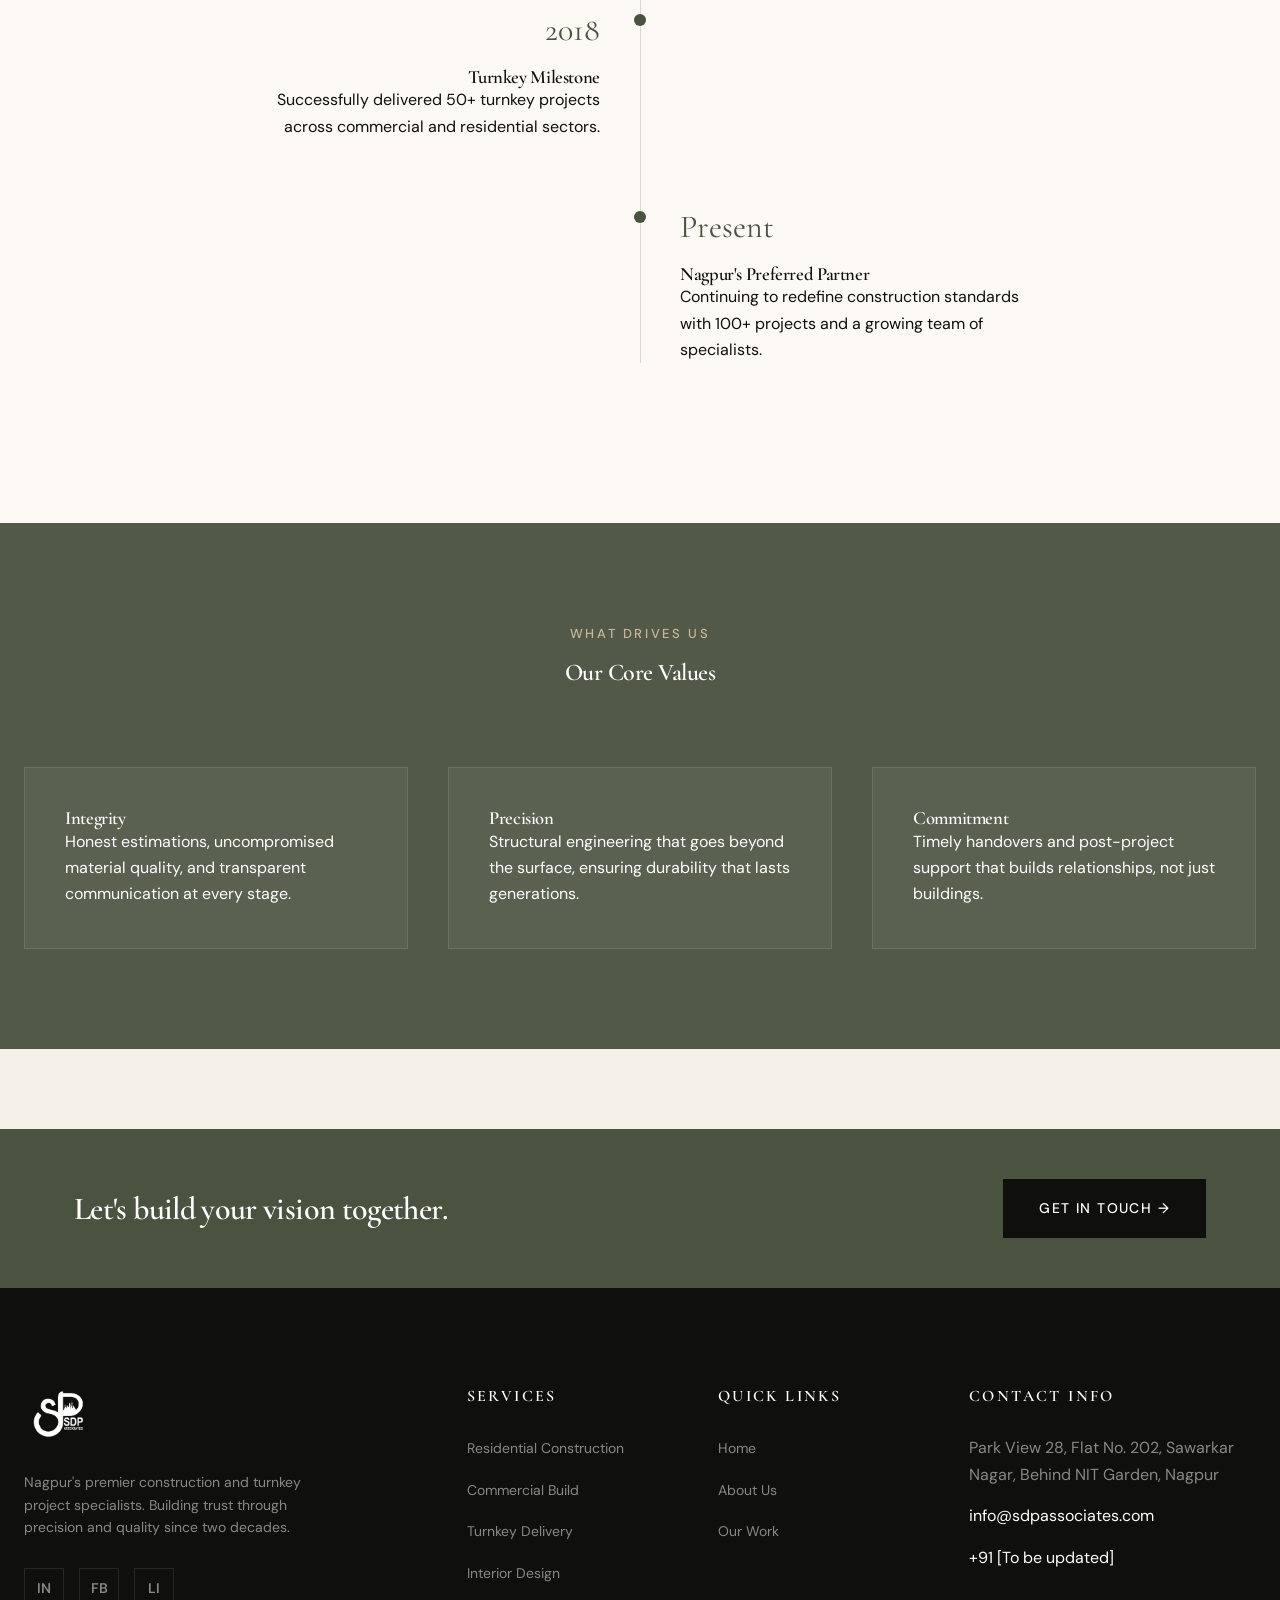
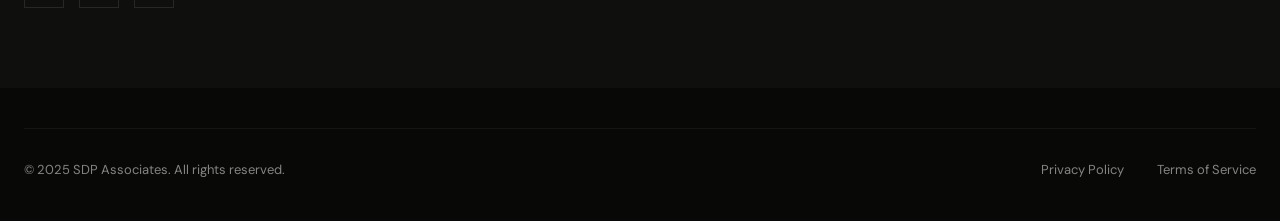
==== commit f2d8114b: "initial commit" ====
--- a/about.html
+++ b/about.html
@@ -92,7 +92,6 @@
     </style>
 </head>
 <body>
-    <div class="grain-overlay"></div>
     <div class="custom-cursor"></div>
 
     <!-- NAVIGATION -->
@@ -121,7 +120,7 @@
         <section class="inner-page-hero">
             <div class="inner-hero-bg">
                 <img src="assets/img/about_hero.png" alt="About SDP Associates">
-                <div class="hero-overlay" style="background: linear-gradient(to top, rgba(15, 15, 13, 1) 0%, rgba(15, 15, 13, 0.4) 100%);"></div>
+                <div class="hero-overlay"></div>
             </div>
             <div class="container inner-hero-content">
                 <div class="breadcrumb">
@@ -136,13 +135,13 @@
         <section class="page-section">
             <div class="container">
                 <div class="grid">
-                    <div class="about-text-col reveal-up" style="grid-column: span 6;">
+                    <div class="about-text-col reveal-up">
                         <span class="overline">Our Legacy</span>
                         <h2>Building Trust Since 2005</h2>
                         <p>SDP Associates was founded with a singular vision: to bring structural integrity and professional project management to Nagpur's growing skyline.</p>
                         <p>What started as a small structural consulting firm has evolved into a premier full-service construction and turnkey project management powerhouse, trusted by hundreds of families and businesses.</p>
                     </div>
-                    <div class="about-image-col reveal-up" style="grid-column: span 6;">
+                    <div class="about-image-col reveal-up">
                         <img src="assets/img/projects/LONKAR ELEVATION.jpg.jpeg" alt="SDP Legacy" style="width: 100%; box-shadow: 20px 20px 60px rgba(0,0,0,0.1);">
                     </div>
                 </div>
@@ -205,9 +204,8 @@
             </div>
         </section>
 
-        <!-- CTA SECTION -->
         <section class="services-cta-strip">
-            <div class="container" style="display: flex; justify-content: space-between; align-items: center; width: 100%;">
+            <div class="container cta-strip-content">
                 <h3 style="color: white; font-size: 32px; margin: 0;">Let's build your vision together.</h3>
                 <a href="index.html#contact" class="btn btn-dark">Get in Touch →</a>
             </div>
--- a/assets/css/style.css
+++ b/assets/css/style.css
@@ -46,18 +46,6 @@
     overflow-x: hidden;
 }
 
-/* Grain Overlay */
-.grain-overlay {
-    position: fixed;
-    top: 0;
-    left: 0;
-    width: 100%;
-    height: 100%;
-    pointer-events: none;
-    z-index: 9999;
-    opacity: 0.08;
-    background-image: url("data:image/svg+xml,%3Csvg viewBox='0 0 200 200' xmlns='http://www.w3.org/2000/svg'%3E%3Cfilter id='noiseFilter'%3E%3CfeTurbulence type='fractalNoise' baseFrequency='0.65' numOctaves='3' stitchTiles='stitch'/%3E%3C/filter%3E%3Crect width='100%25' height='100%25' filter='url(%23noiseFilter)'/%3E%3C/svg%3E");
-}
 
 /* Layout Utilities */
 .container {
@@ -143,6 +131,15 @@
     color: var(--deep-black);
 }
 
+.btn-secondary {
+    background-color: var(--secondary-brown);
+    color: white;
+}
+
+.btn-secondary:hover {
+    background-color: var(--secondary-brown-light);
+}
+
 /* Custom Cursor */
 .custom-cursor {
     width: 20px;
@@ -219,6 +216,7 @@
     letter-spacing: 0.15em;
     transition: var(--transition-quick);
     position: relative;
+    text-shadow: 0 1px 3px rgba(0,0,0,0.3);
 }
 
 .nav-links a::after {
@@ -245,6 +243,35 @@
     font-size: 13px;
 }
 
+/* Mobile Menu Button */
+.mobile-menu-btn {
+    display: none;
+    flex-direction: column;
+    gap: 6px;
+    cursor: pointer;
+    z-index: 1001;
+}
+
+.mobile-menu-btn span {
+    display: block;
+    width: 24px;
+    height: 2px;
+    background-color: var(--base-white);
+    transition: var(--transition-quick);
+}
+
+.navbar.scrolled .mobile-menu-btn span {
+    background-color: var(--base-white);
+}
+
+.mobile-menu-btn.active span:nth-child(1) {
+    transform: translateY(8px) rotate(45deg);
+}
+
+.mobile-menu-btn.active span:nth-child(2) {
+    transform: translateY(-8px) rotate(-45deg);
+}
+
 /* Hero Section */
 .hero {
     min-height: 100vh;
@@ -276,7 +303,7 @@
     left: 0;
     width: 100%;
     height: 100%;
-    background: linear-gradient(to top right, rgba(15, 15, 13, 0.95) 0%, transparent 60%);
+    background: rgba(0, 0, 0, 0.45);
 }
 
 .hero-content {
@@ -291,6 +318,17 @@
 .hero-text-block {
     width: 55%;
     color: var(--base-white);
+}
+
+.hero-badge {
+    background: var(--primary-olive);
+    color: white !important;
+    padding: 10px 24px;
+    border-radius: 20px;
+    display: inline-block;
+    margin-bottom: 25px;
+    font-weight: 600;
+    letter-spacing: 0.1em;
 }
 
 .hero h1 {
@@ -298,6 +336,7 @@
     line-height: 1.05;
     margin-bottom: 30px;
     color: white;
+    text-shadow: 0 4px 15px rgba(0,0,0,0.2);
 }
 
 .hero .subhead {
@@ -337,7 +376,6 @@
 
 .stat-card {
     background: var(--surface-glass);
-    backdrop-filter: blur(10px);
     padding: 24px;
     border-left: 3px solid var(--primary-olive);
     min-width: 180px;
@@ -582,8 +620,20 @@
     margin: 0;
 }
 
+.cta-strip-content {
+    display: flex;
+    justify-content: space-between;
+    align-items: center;
+    width: 100%;
+}
+
 .btn-dark {
     background-color: var(--deep-black);
+    color: white;
+}
+
+.btn-dark:hover {
+    background-color: var(--primary-olive);
     color: white;
 }
 
@@ -677,7 +727,6 @@
 /* Stats Card Filler */
 .project-filler.stats-card {
     background: rgba(255, 255, 255, 0.04);
-    backdrop-filter: blur(12px);
     border: 1px solid rgba(255, 255, 255, 0.08);
     padding: 30px;
     text-align: center;
@@ -754,13 +803,20 @@
     font-size: 250px;
     font-weight: 800;
     color: var(--primary-olive);
-    opacity: 0.04;
+    opacity: 0.08;
     pointer-events: none;
     letter-spacing: 0.2em;
 }
 
 .process-header {
     margin-bottom: 80px;
+}
+
+.process .overline {
+    font-size: 16px;
+    color: var(--primary-olive);
+    font-weight: 600;
+    opacity: 1;
 }
 
 .process h2 {
@@ -797,7 +853,7 @@
     font-family: var(--font-heading);
     font-size: 80px;
     color: var(--primary-olive);
-    opacity: 0.15;
+    opacity: 0.4;
     margin-bottom: -40px;
     margin-left: -10px;
 }
@@ -845,7 +901,6 @@
 .contact-form-card {
     grid-column: span 7;
     background: rgba(255, 255, 255, 0.03);
-    backdrop-filter: blur(10px);
     border: 1px solid rgba(255, 255, 255, 0.1);
     padding: 60px;
 }
@@ -1080,6 +1135,8 @@
 
 @media (max-width: 768px) {
     .navbar { padding: 20px 0; }
+    .mobile-menu-btn { display: flex; }
+    .cta-btn { display: none; }
     .nav-links {
         position: fixed;
         top: 0;
@@ -1105,11 +1162,12 @@
     
     .projects-masonry { grid-template-columns: 1fr; grid-auto-rows: auto; }
     .project-item.landscape, .project-item.portrait { grid-column: span 1; grid-row: span 1; height: 300px; }
+    .project-filler[style] { grid-column: span 1 !important; grid-row: span 1 !important; height: auto !important; min-height: 250px; }
     
     .process-steps { flex-direction: column; }
     .process-line { display: none; }
     
-    .services-cta-strip { flex-direction: column; text-align: center; gap: 30px; }
+    .services-cta-strip, .cta-strip-content { flex-direction: column; text-align: center; gap: 30px; }
     
     .form-row { grid-template-columns: 1fr; }
     .footer-grid { grid-template-columns: 1fr; gap: 40px; }
--- a/assets/css/shared.css
+++ b/assets/css/shared.css
@@ -25,12 +25,12 @@
     width: 100%;
     height: 100%;
     object-fit: cover;
-    opacity: 0.6;
+    opacity: 0.8;
     will-change: transform;
 }
 
 .inner-hero-bg .hero-overlay {
-    background: linear-gradient(to bottom, rgba(15, 15, 13, 0.7) 0%, rgba(15, 15, 13, 0.3) 50%, rgba(15, 15, 13, 0.8) 100%);
+    background: linear-gradient(to bottom, rgba(15, 15, 13, 0.3) 0%, rgba(15, 15, 13, 0) 60%, rgba(15, 15, 13, 1) 100%);
 }
 
 .inner-hero-content {
@@ -459,3 +459,9 @@
         height: 400px !important;
     }
 }
+
+@media (max-width: 768px) {
+    .inner-hero-content h1 {
+        font-size: 36px;
+    }
+}
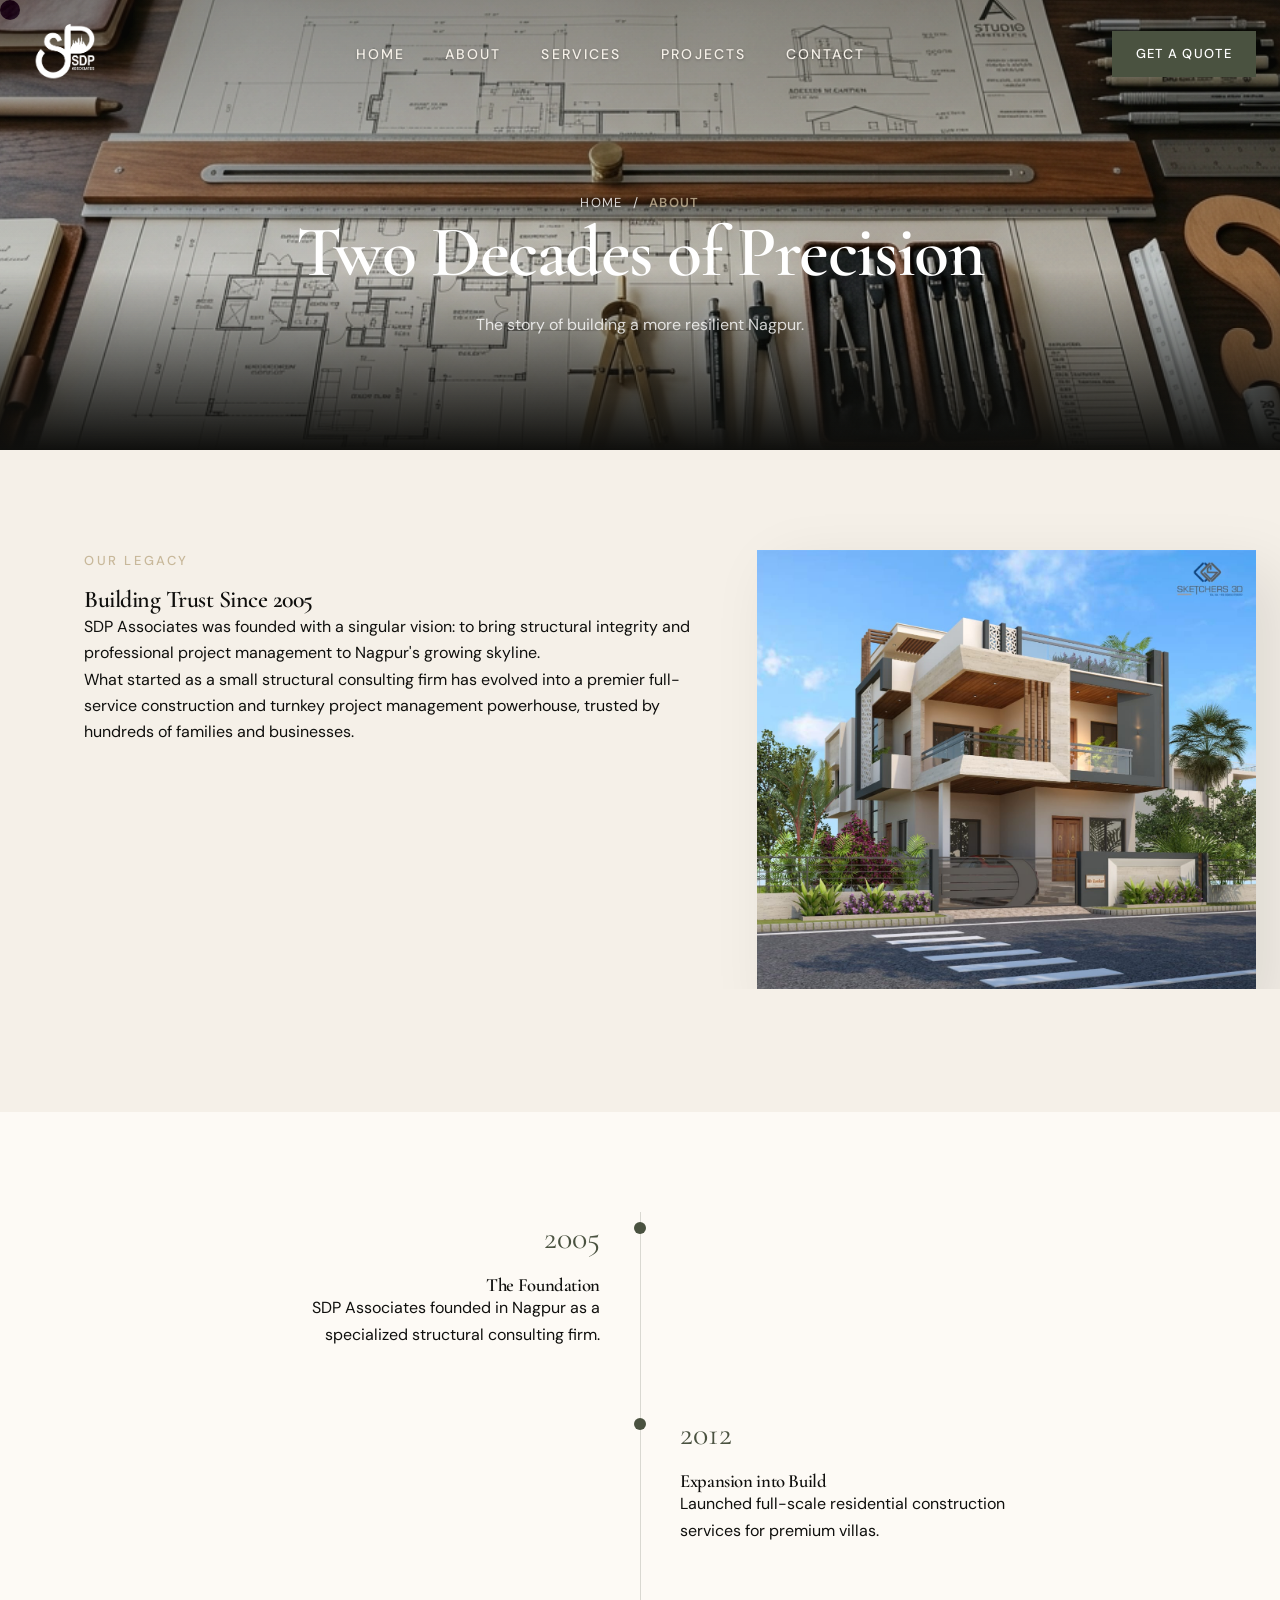
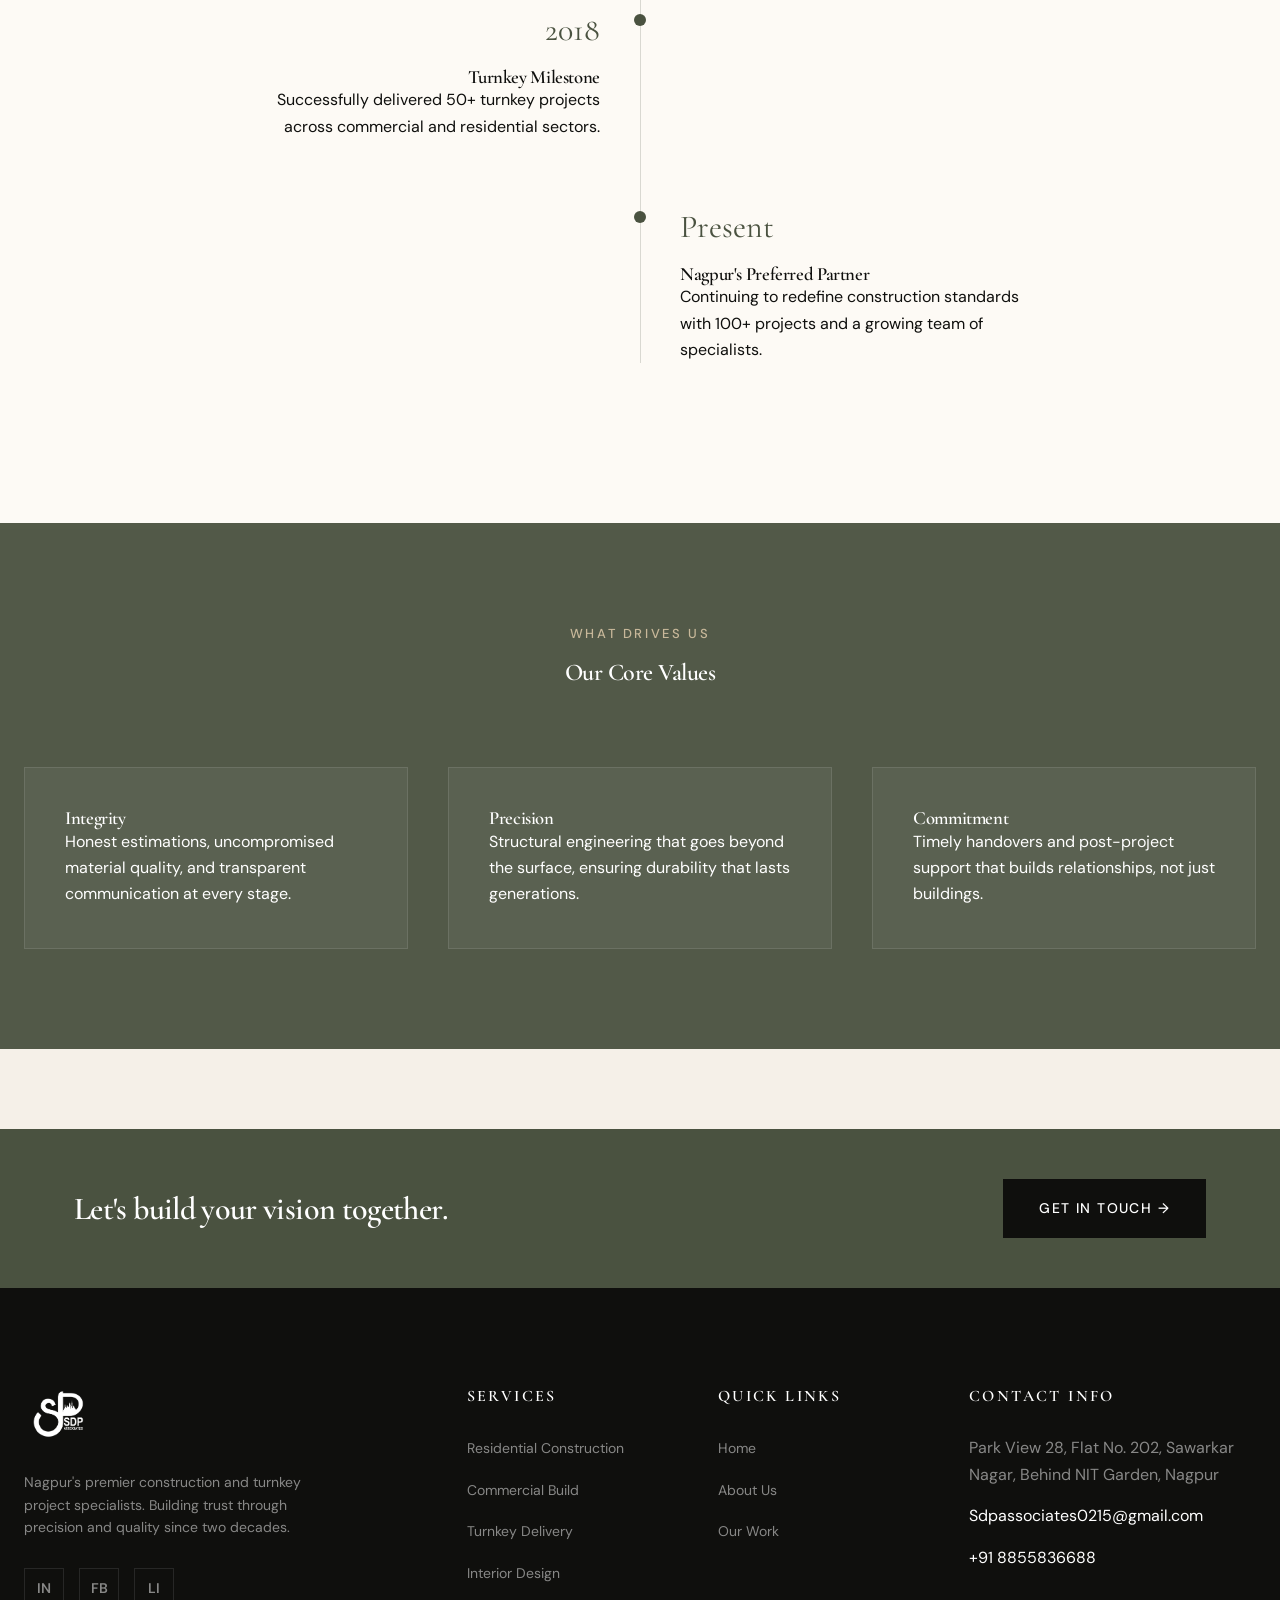
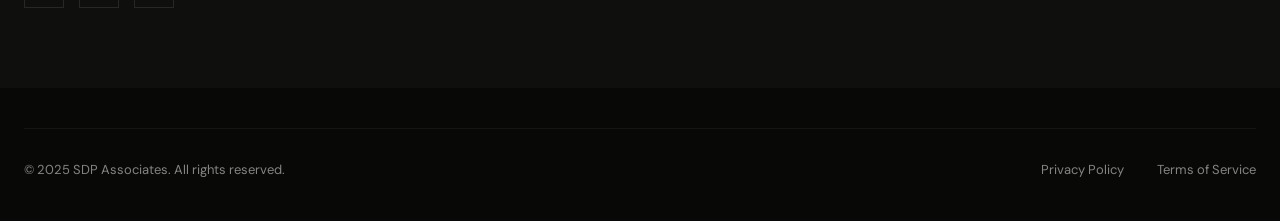
==== commit 3c481171: "initial contact updated" ====
--- a/about.html
+++ b/about.html
@@ -247,8 +247,8 @@
             <div class="footer-col contact-col">
                 <h4>Contact Info</h4>
                 <p>Park View 28, Flat No. 202, Sawarkar Nagar, Behind NIT Garden, Nagpur</p>
-                <p class="contact-link">info@sdpassociates.com</p>
-                <p class="contact-link">+91 [To be updated]</p>
+                <p class="contact-link">Sdpassociates0215@gmail.com</p>
+                <p class="contact-link">+91 8855836688</p>
             </div>
         </div>
         <div class="footer-bottom">
--- a/assets/css/style.css
+++ b/assets/css/style.css
@@ -662,6 +662,8 @@
     position: relative;
     overflow: hidden;
     cursor: pointer;
+    text-decoration: none;
+    display: block;
 }
 
 .project-item img {
@@ -681,7 +683,7 @@
     left: 0;
     width: 100%;
     padding: 30px;
-    background: linear-gradient(to top, rgba(74, 82, 64, 0.9), transparent);
+    background: linear-gradient(to top, rgba(15, 15, 13, 0.95), rgba(15, 15, 13, 0.4) 60%, transparent);
     transform: translateY(100%);
     transition: var(--transition-smooth);
 }
@@ -693,6 +695,8 @@
 .project-overlay h3 {
     font-size: 24px;
     margin-bottom: 5px;
+    color: var(--base-white);
+    text-shadow: 0 2px 10px rgba(0, 0, 0, 0.5);
 }
 
 .project-overlay span {
@@ -771,17 +775,17 @@
 /* Blueprint Filler */
 .project-filler.blueprint-filler {
     background-color: transparent;
-    border: 1px solid rgba(200, 184, 154, 0.06);
+    border: 1px solid rgba(200, 184, 154, 0.15);
     background-image: 
-        linear-gradient(rgba(200, 184, 154, 0.04) 1px, transparent 1px),
-        linear-gradient(90deg, rgba(200, 184, 154, 0.04) 1px, transparent 1px);
+        linear-gradient(rgba(200, 184, 154, 0.1) 1px, transparent 1px),
+        linear-gradient(90deg, rgba(200, 184, 154, 0.1) 1px, transparent 1px);
     background-size: 20px 20px;
 }
 
 .blueprint-graphic {
     width: 60%;
-    color: var(--primary-olive);
-    opacity: 0.15;
+    color: var(--accent-tan);
+    opacity: 0.5;
 }
 
 .blueprint-graphic svg {
